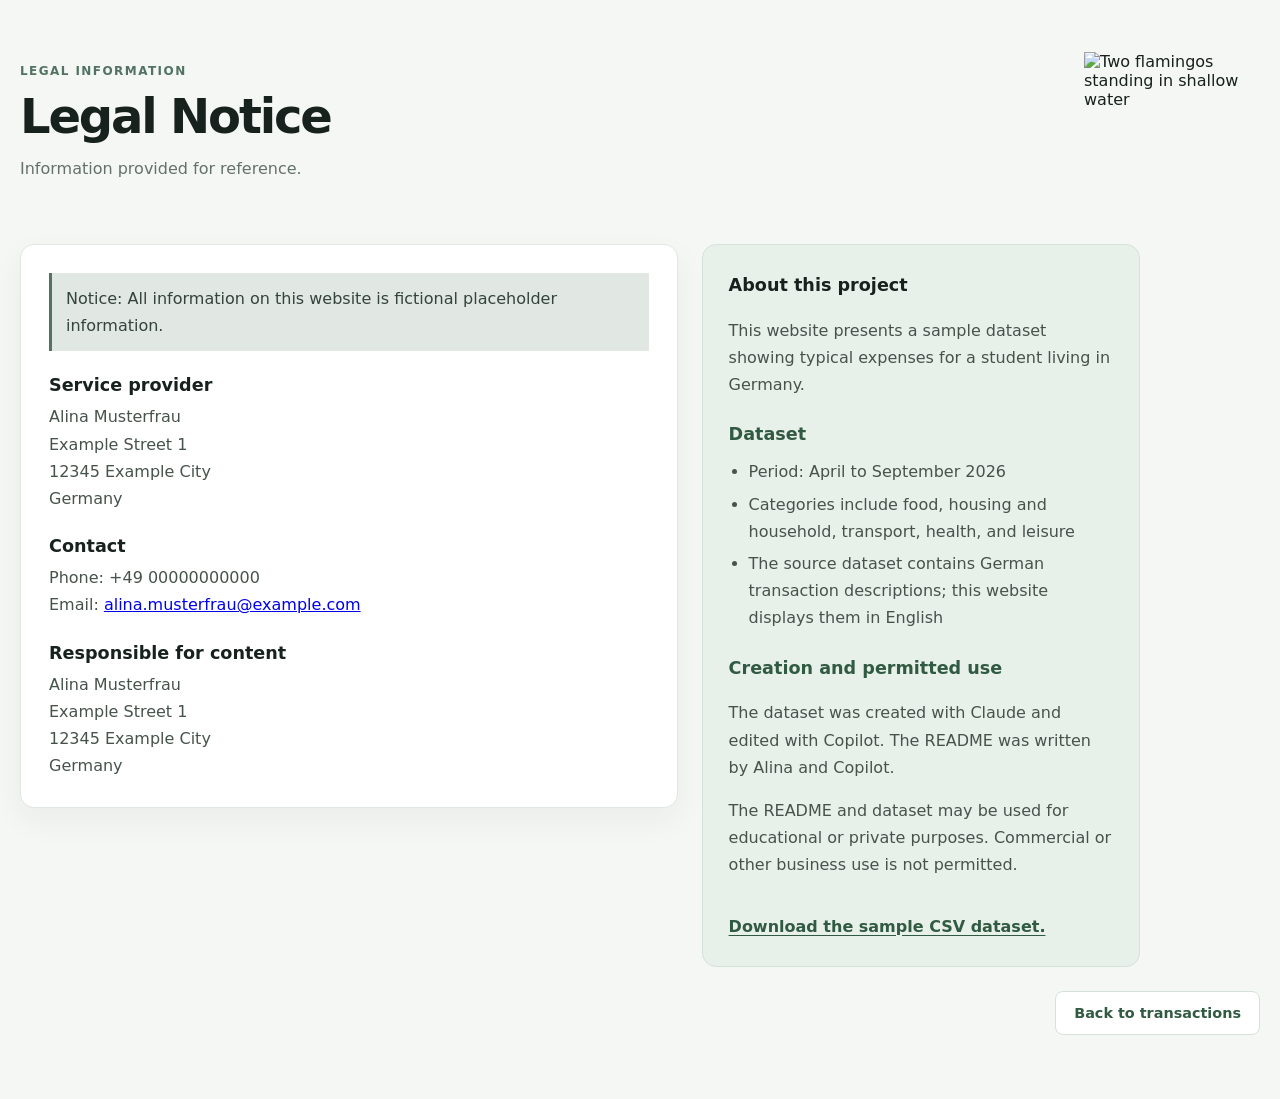
==== impressum.html @ 6de27a3b "Version1VibeCoding" ====
<!doctype html>
<html lang="en">
<head>
  <meta charset="utf-8">
  <meta name="viewport" content="width=device-width, initial-scale=1">
  <meta name="description" content="Legal notice for the Student Bank Transactions sample website.">
  <title>Legal Notice – Student Bank Transactions</title>
  <link rel="stylesheet" href="style.css">
</head>
<body>
  <main>
    <header class="hero">
      <div class="hero-copy">
        <p class="eyebrow">Legal information</p>
        <h1>Legal Notice</h1>
        <p class="intro">Information provided for reference.</p>
      </div>
      <img class="hero-image" src="flamingos.svg" alt="Two flamingos standing in shallow water">
    </header>

    <div class="legal-layout">
      <section class="legal-card" aria-label="Service provider information">
        <p class="notice">Notice: All information on this website is fictional placeholder information.</p>

        <h2>Service provider</h2>
        <p>Alina Musterfrau<br>
          Example Street 1<br>
          12345 Example City<br>
          Germany</p>

        <h2>Contact</h2>
        <p>Phone: +49 00000000000<br>
          Email: <a href="mailto:alina.musterfrau@example.com">alina.musterfrau@example.com</a></p>

        <h2>Responsible for content</h2>
        <p>Alina Musterfrau<br>
          Example Street 1<br>
          12345 Example City<br>
          Germany</p>
      </section>

      <aside class="project-card" aria-labelledby="project-heading">
        <h2 id="project-heading">About this project</h2>
        <p>This website presents a sample dataset showing typical expenses for a student living in Germany.</p>

        <h3>Dataset</h3>
        <ul>
          <li>Period: April to September 2026</li>
          <li>Categories include food, housing and household, transport, health, and leisure</li>
          <li>The source dataset contains German transaction descriptions; this website displays them in English</li>
        </ul>

        <h3>Creation and permitted use</h3>
        <p>The dataset was created with Claude and edited with Copilot. The README was written by Alina and Copilot.</p>
        <p class="project-license">The README and dataset may be used for educational or private purposes. Commercial or other business use is not permitted.</p>

        <a class="project-link" href="Banktransaktionen_Student_Dummy.csv">Download the sample CSV dataset.</a>
      </aside>
    </div>

    <footer class="page-footer">
      <a class="button-link" href="index.html">Back to transactions</a>
    </footer>
  </main>
</body>
</html>
---- style.css ----
:root {
  color-scheme: light;
  font-family: Inter, ui-sans-serif, system-ui, -apple-system, BlinkMacSystemFont, "Segoe UI", sans-serif;
  color: #17211d;
  background: #f5f7f5;
  font-synthesis: none;
  text-rendering: optimizeLegibility;
}

* {
  box-sizing: border-box;
}

body {
  margin: 0;
  min-width: 320px;
}

main {
  width: min(100% - 40px, 1440px);
  margin: 0 auto;
  padding: 64px 0;
}

.eyebrow {
  margin: 0 0 10px;
  color: #527362;
  font-size: 0.75rem;
  font-weight: 700;
  letter-spacing: 0.12em;
  text-transform: uppercase;
}

h1 {
  margin: 0;
  font-size: clamp(2rem, 5vw, 3rem);
  letter-spacing: -0.045em;
}

.hero {
  position: relative;
  min-height: 180px;
  padding-right: 200px;
}

.hero-image {
  position: absolute;
  top: -12px;
  right: 0;
  width: 176px;
  height: 156px;
  object-fit: contain;
}

.intro {
  margin: 12px 0 32px;
  color: #64716b;
  font-size: 1rem;
  line-height: 1.6;
}

.page-toolbar {
  display: flex;
  justify-content: flex-end;
  margin: -12px 0 16px;
}

.add-transaction {
  margin-bottom: 24px;
  padding: 24px;
  border: 1px solid #e1e7e2;
  border-radius: 14px;
  background: #fff;
  box-shadow: 0 12px 32px rgb(23 33 29 / 5%);
}

.add-transaction h2 {
  margin: 0 0 18px;
  font-size: 1.25rem;
  letter-spacing: -0.025em;
}

.transaction-form {
  display: grid;
  grid-template-columns: repeat(3, minmax(0, 1fr));
  gap: 16px;
  align-items: end;
}

.transaction-form label {
  display: flex;
  min-width: 0;
  flex-direction: column;
  gap: 7px;
  color: #536159;
  font-size: 0.875rem;
  font-weight: 650;
}

.transaction-form input,
.transaction-form select {
  width: 100%;
  min-height: 44px;
  padding: 9px 11px;
  border: 1px solid #d5e2d9;
  border-radius: 8px;
  background: #fff;
  color: #17211d;
  font: inherit;
}

.transaction-form input:focus-visible,
.transaction-form select:focus-visible {
  outline: 3px solid #70b993;
  outline-offset: 2px;
}

.transaction-form small {
  color: #64716b;
  font-size: 0.75rem;
  font-weight: 400;
}

.submit-button {
  justify-self: start;
  background: #315a42;
  color: #fff;
  cursor: pointer;
  font-family: inherit;
}

.submit-button:hover {
  border-color: #315a42;
  background: #274836;
}

.form-status {
  grid-column: 1 / -1;
  min-height: 1.25em;
  margin: 0;
  color: #315a42;
  font-size: 0.875rem;
}

.table-card {
  overflow: hidden;
  border: 1px solid #e1e7e2;
  border-radius: 14px;
  background: #fff;
  box-shadow: 0 12px 32px rgb(23 33 29 / 5%);
}

.table-scroll {
  overflow-x: auto;
}

table {
  width: 100%;
  border-collapse: collapse;
  text-align: left;
  white-space: nowrap;
}

caption {
  padding: 18px 20px;
  color: #64716b;
  font-size: 0.875rem;
  text-align: left;
  white-space: normal;
}

thead {
  background: #f3f6f3;
}

th,
td {
  padding: 13px 20px;
  border-top: 1px solid #edf0ed;
  font-size: 0.875rem;
}

th {
  color: #536159;
  font-size: 0.75rem;
  font-weight: 700;
  letter-spacing: 0.045em;
  text-transform: uppercase;
}

.sort-button {
  padding: 0;
  border: 0;
  background: transparent;
  color: inherit;
  cursor: pointer;
  font: inherit;
  letter-spacing: inherit;
  text-align: inherit;
  text-transform: inherit;
}

.sort-button:hover,
.sort-button:focus-visible {
  color: #23734e;
}

.sort-button:focus-visible,
.button-link:focus-visible {
  outline: 3px solid #70b993;
  outline-offset: 3px;
}

tbody tr:hover {
  background: #f8faf8;
}

td.amount {
  font-variant-numeric: tabular-nums;
  text-align: right;
}

th.amount {
  text-align: right;
}

td.category {
  border-radius: 4px;
  font-weight: 600;
}

.summary-section {
  margin-top: 40px;
}

.summary-section h2 {
  margin: 0 0 16px;
  font-size: clamp(1.25rem, 3vw, 1.65rem);
  letter-spacing: -0.025em;
}

.summary-section table {
  min-width: 760px;
}

.summary-total th,
.summary-total td {
  border-top: 2px solid #d5e2d9;
  background: #e8f0ea;
  color: #274836;
  font-weight: 750;
}

.summary-total th {
  text-align: left;
}

.category--food {
  background: #fff0e8;
  color: #86513d;
}

.category--transport {
  background: #e8f2ff;
  color: #365c86;
}

.category--health {
  background: #e7f5ed;
  color: #35664b;
}

.category--leisure {
  background: #f1eaff;
  color: #654b86;
}

.category--other {
  background: #fff6d9;
  color: #77602b;
}

.page-footer {
  display: flex;
  justify-content: flex-end;
  padding-top: 24px;
}

.button-link {
  display: inline-flex;
  align-items: center;
  justify-content: center;
  min-height: 44px;
  padding: 10px 18px;
  border: 1px solid #d5e2d9;
  border-radius: 8px;
  background: #fff;
  color: #315a42;
  font-size: 0.9rem;
  font-weight: 650;
  text-decoration: none;
  transition: background-color 150ms ease, border-color 150ms ease;
}

.button-link:hover {
  border-color: #b7d0bf;
  background: #edf5ef;
}

.legal-card {
  min-width: 0;
  padding: 28px;
  border: 1px solid #e1e7e2;
  border-radius: 14px;
  background: #fff;
  box-shadow: 0 12px 32px rgb(23 33 29 / 5%);
}

.legal-layout {
  display: grid;
  grid-template-columns: minmax(0, 1.2fr) minmax(300px, 0.8fr);
  gap: 24px;
  align-items: start;
  max-width: 1120px;
}

.legal-card h2 {
  margin: 24px 0 8px;
  font-size: 1.1rem;
}

.legal-card h2:first-child {
  margin-top: 0;
}

.legal-card p {
  margin: 0;
  color: #46534b;
  line-height: 1.7;
}

.project-card {
  padding: 26px;
  border: 1px solid #d5e2d9;
  border-radius: 14px;
  background: #e8f0ea;
  font-family: inherit;
  font-size: 1rem;
  line-height: 1.7;
}

.project-card .eyebrow {
  margin-bottom: 8px;
}

.project-card h2 {
  margin: 0 0 14px;
  font-size: 1.1rem;
}

.project-card h3 {
  margin: 22px 0 8px;
  color: #315a42;
  font-size: 1.1rem;
}

.project-card p,
.project-card li {
  color: #46534b;
  font-size: inherit;
  line-height: inherit;
}

.project-card ul {
  margin: 0;
  padding-left: 20px;
}

.project-card li + li {
  margin-top: 5px;
}

.project-card .project-license {
  margin-top: 10px;
}

.project-link {
  display: inline-block;
  margin-top: 18px;
  color: #315a42;
  font-size: inherit;
  font-weight: 650;
  text-underline-offset: 3px;
}

.project-link:focus-visible {
  outline: 3px solid #70b993;
  outline-offset: 3px;
}

.notice {
  margin-bottom: 24px !important;
  padding: 12px 14px;
  border-left: 3px solid #527362;
  background: #e1e7e2;
  color: #34443a !important;
}

@media (max-width: 640px) {
  main {
    width: min(100% - 24px, 1440px);
    padding: 40px 0;
  }

  th,
  td {
    padding: 12px 14px;
  }

  .legal-card {
    padding: 20px;
  }

  .add-transaction {
    padding: 20px;
  }

  .transaction-form {
    grid-template-columns: minmax(0, 1fr);
  }

  .legal-layout {
    grid-template-columns: minmax(0, 1fr);
    gap: 16px;
  }

  .project-card {
    padding: 20px;
  }

  .hero {
    min-height: 150px;
    padding-right: 92px;
  }

  .hero-image {
    top: 0;
    width: 88px;
    height: 92px;
  }

  .summary-section {
    margin-top: 32px;
  }
}

@media (min-width: 641px) and (max-width: 900px) {
  .transaction-form {
    grid-template-columns: repeat(2, minmax(0, 1fr));
  }
}
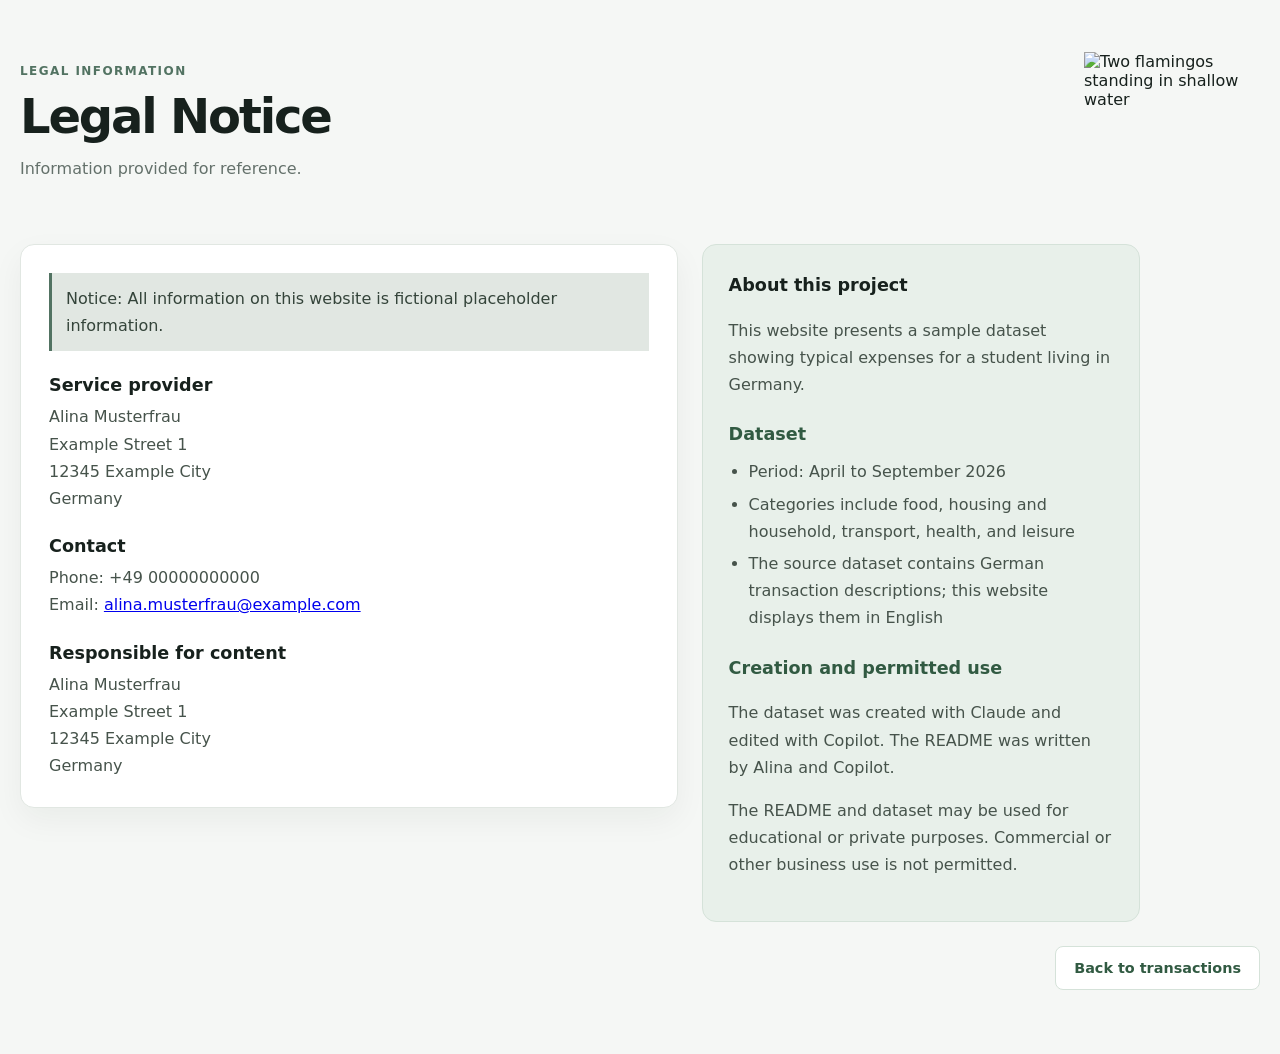
==== commit 9e5ba543: "Dateidownload entfernt, da Datei auf altem Laptop ist." ====
--- a/impressum.html
+++ b/impressum.html
@@ -54,7 +54,6 @@
         <p>The dataset was created with Claude and edited with Copilot. The README was written by Alina and Copilot.</p>
         <p class="project-license">The README and dataset may be used for educational or private purposes. Commercial or other business use is not permitted.</p>
 
-        <a class="project-link" href="Banktransaktionen_Student_Dummy.csv">Download the sample CSV dataset.</a>
       </aside>
     </div>
 
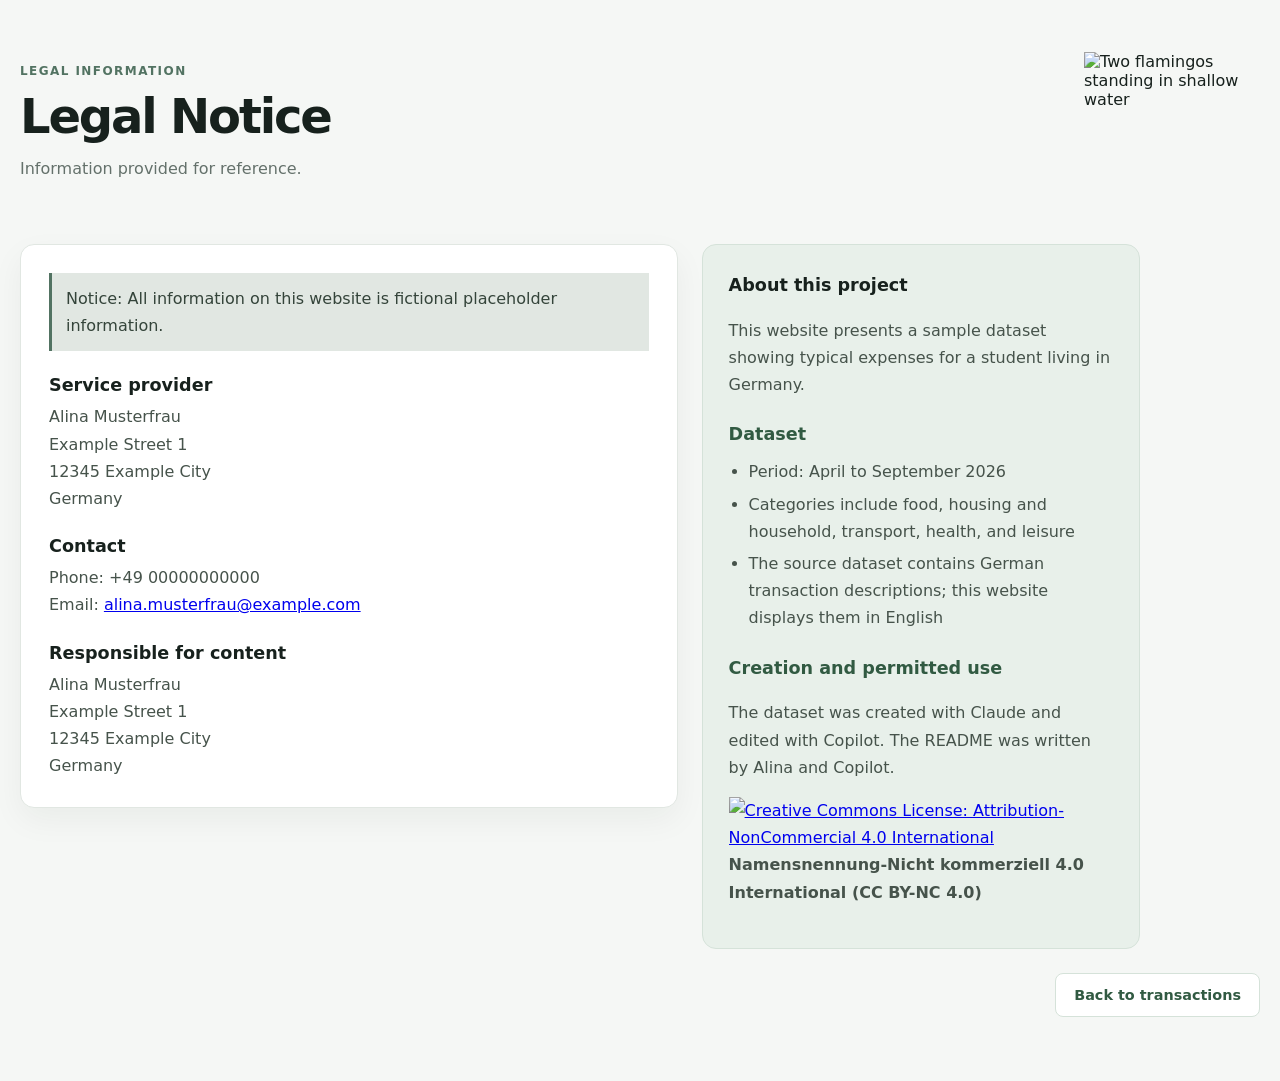
==== commit 720a813a: "Hinzufügen der Nutzungslizenz im Impressum und Überarbeitung der readme Hinzufügen der Nutzungslizen" ====
--- a/impressum.html
+++ b/impressum.html
@@ -52,7 +52,13 @@
 
         <h3>Creation and permitted use</h3>
         <p>The dataset was created with Claude and edited with Copilot. The README was written by Alina and Copilot.</p>
-        <p class="project-license">The README and dataset may be used for educational or private purposes. Commercial or other business use is not permitted.</p>
+        <p class="project-license">
+          <a href="https://creativecommons.org/licenses/by-nc/4.0/deed.de" rel="license">
+            <img src="https://licensebuttons.net/l/by-nc/4.0/88x31.png" alt="Creative Commons License: Attribution-NonCommercial 4.0 International">
+          </a>
+          <br>
+          <strong>Namensnennung-Nicht kommerziell 4.0 International (CC BY-NC 4.0)</strong>
+        </p>
 
       </aside>
     </div>
